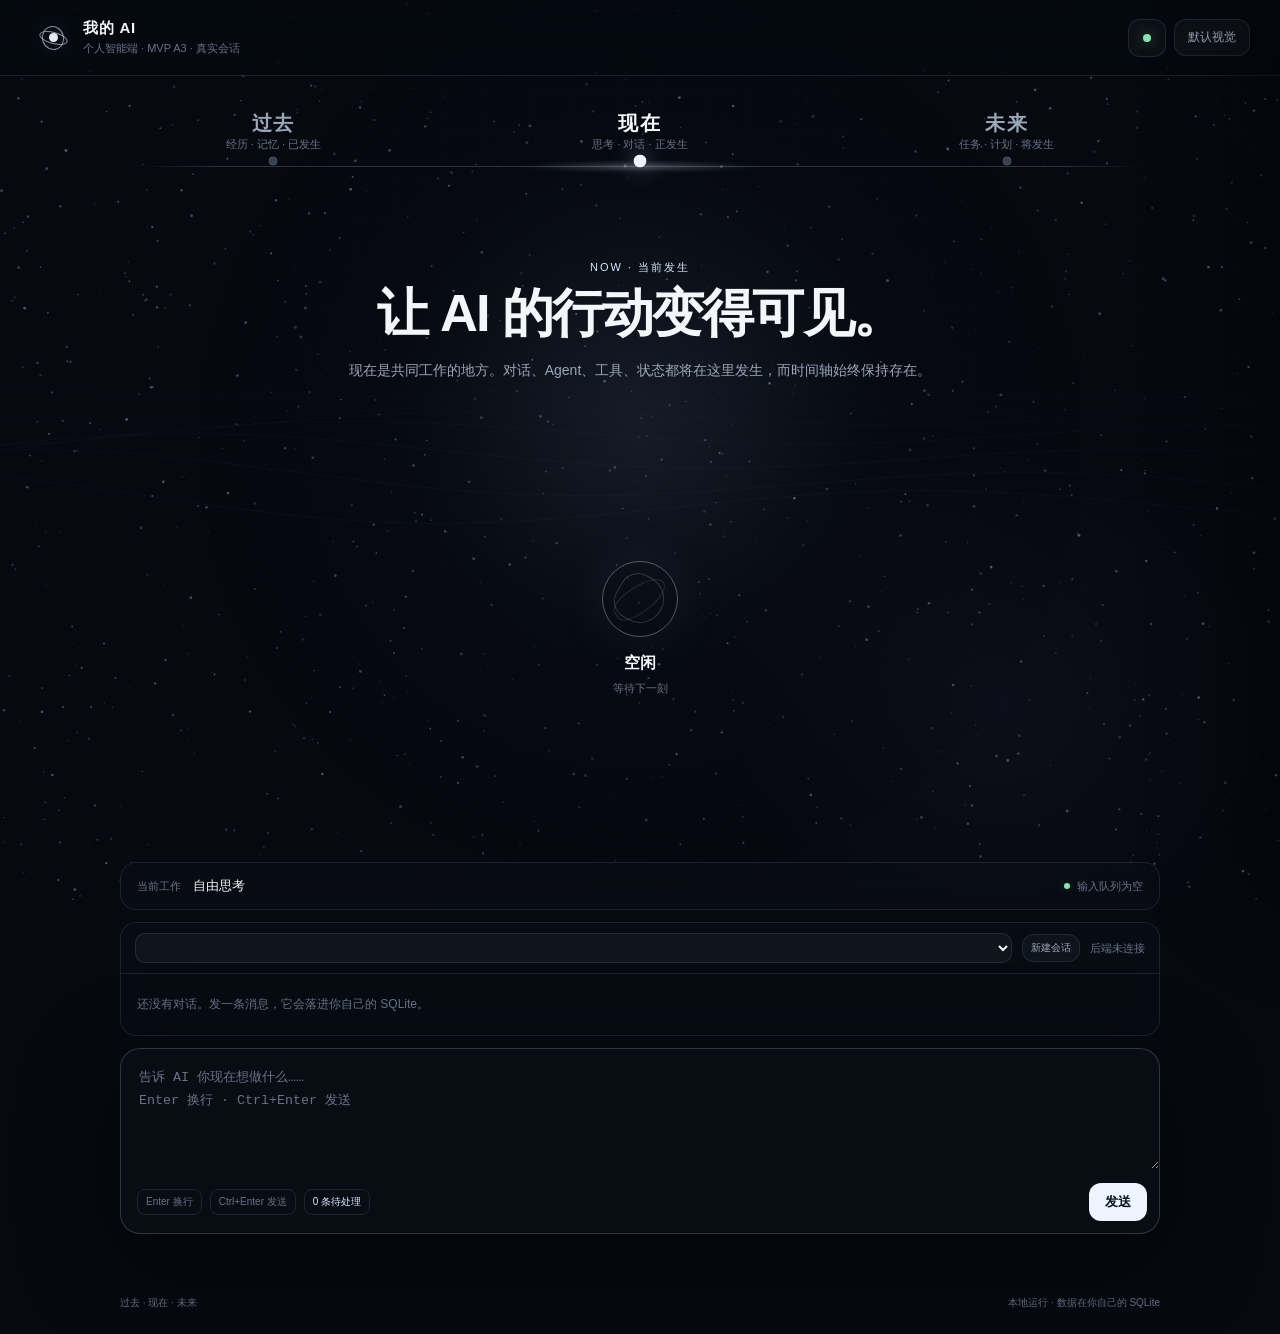
==== personal_ai/web/index.html @ 30b220e7 "Personal AI: unified AI entry with provider-swappable architecture Zero-dependency Python backend (s" ====
<!doctype html>
<html lang="zh-CN">
<head>
  <meta charset="utf-8">
  <meta name="viewport" content="width=device-width, initial-scale=1">
  <title>我的 AI · Personal AI MVP</title>
  <meta name="description" content="Personal AI client prototype — past, present, future.">
  <link rel="stylesheet" href="style.css">
</head>
<body data-mode="now">
  <canvas id="particleCanvas" aria-hidden="true"></canvas>

  <main class="app-shell">
    <header class="topbar">
      <div class="brand">
        <div class="brand-mark" aria-hidden="true">
          <span></span><span></span><span></span>
        </div>
        <div>
          <div class="brand-title">我的 AI</div>
          <div class="brand-subtitle">个人智能端 · MVP A3 · 真实会话</div>
        </div>
      </div>

      <div class="topbar-actions">
        <button class="icon-button" id="statusButton" title="系统状态" aria-label="打开系统状态">
          <span class="status-dot" id="statusDot"></span>
        </button>
        <button class="text-button" id="themeButton">默认视觉</button>
      </div>
    </header>

    <section class="time-axis" aria-label="时间轴">
      <div class="axis-line" aria-hidden="true">
        <div class="axis-glow"></div>
      </div>

      <button class="time-node past" data-focus="past">
        <span class="time-dot"></span>
        <span class="time-label">过去</span>
        <span class="time-desc">经历 · 记忆 · 已发生</span>
      </button>

      <button class="time-node now active" data-focus="now">
        <span class="time-dot"></span>
        <span class="time-label">现在</span>
        <span class="time-desc">思考 · 对话 · 正发生</span>
      </button>

      <button class="time-node future" data-focus="future">
        <span class="time-dot"></span>
        <span class="time-label">未来</span>
        <span class="time-desc">任务 · 计划 · 将发生</span>
      </button>
    </section>

    <section class="workspace">
      <div class="workspace-copy">
        <div class="eyebrow" id="stateEyebrow">NOW · 当前发生</div>
        <h1 id="mainTitle">让 AI 的行动变得可见。</h1>
        <p id="mainDescription">
          这是个人端的第一块地基。时间轴始终存在，能力以后从侧面进入；今天先让界面本身拥有连续的状态与呼吸。
        </p>
      </div>

      <div class="visual-stage" id="visualStage">
        <div class="visual-center">
          <div class="state-symbol" id="stateSymbol"></div>
          <div class="visual-state" id="visualState">空闲</div>
          <div class="visual-hint" id="visualHint">等待下一刻</div>
        </div>
      </div>

      <div class="conversation-strip">
        <div class="conversation-meta">
          <span class="meta-label">当前工作</span>
          <span class="meta-value" id="workValue">自由思考</span>
        </div>
        <div class="conversation-state">
          <span class="mini-dot"></span>
          <span id="queueText">输入队列为空</span>
        </div>
      </div>

      <div class="chat-panel" id="chatPanel">
        <div class="chat-head">
          <select id="sessionSelect" class="session-select" aria-label="选择会话"></select>
          <button class="subtle-button" id="newSessionButton">新建会话</button>
          <span class="chat-chain" id="chatChain">来源 —</span>
        </div>
        <div class="chat-log" id="chatLog">
          <div class="chat-empty">还没有对话。发一条消息，它会落进你自己的 SQLite。</div>
        </div>
      </div>

      <div class="chat-panel" id="futurePanel" hidden>
        <div class="chat-head">
          <input id="taskInput" class="session-select" placeholder="要做什么？写完按回车" aria-label="新任务">
          <span class="chat-chain" id="taskCount">0 条</span>
        </div>
        <div class="chat-log" id="taskList">
          <div class="chat-empty">还没有任务。加一条，它就属于「未来」。</div>
        </div>
      </div>

      <div class="composer">
        <textarea
          id="messageInput"
          rows="3"
          autocomplete="off"
          spellcheck="false"
          placeholder="告诉 AI 你现在想做什么……&#10;Enter 换行 · Ctrl+Enter 发送"
          aria-label="消息输入框"
        ></textarea>

        <div class="composer-bottom">
          <div class="composer-left">
            <span class="shortcut-hint">Enter 换行</span>
            <span class="shortcut-hint">Ctrl+Enter 发送</span>
            <span class="queued-count" id="queuedCount">0 条待处理</span>
          </div>
          <button id="sendButton" class="send-button">发送</button>
        </div>
      </div>

      <div class="queue-panel" id="queuePanel" hidden>
        <div class="queue-header">
          <span>待处理输入</span>
          <button class="subtle-button" id="clearQueueButton">清空</button>
        </div>
        <div id="queueList" class="queue-list"></div>
      </div>
    </section>

    <aside class="system-panel" id="systemPanel" aria-hidden="true">
      <div class="panel-head">
        <div>
          <div class="panel-kicker">SYSTEM STATUS</div>
          <h2>系统状态</h2>
        </div>
        <button class="icon-button" id="closeStatusButton" aria-label="关闭系统状态">×</button>
      </div>

      <div class="status-grid">
        <div class="status-card">
          <span>当前状态</span>
          <strong id="panelState">空闲</strong>
        </div>
        <div class="status-card">
          <span>当前任务</span>
          <strong id="panelTask">自由思考</strong>
        </div>
        <div class="status-card">
          <span>Provider 适配层</span>
          <strong id="panelEngine">读取中</strong>
        </div>
        <div class="status-card">
          <span>调用链</span>
          <strong id="panelGateway">读取中</strong>
        </div>
        <div class="status-card">
          <span>提供商</span>
          <strong id="panelProvider">—</strong>
        </div>
        <div class="status-card">
          <span>模型</span>
          <strong id="panelModel">—</strong>
        </div>
        <div class="status-card">
          <span>历史落库</span>
          <strong id="panelUsage">—</strong>
        </div>
        <div class="status-card">
          <span>待发送消息</span>
          <strong id="panelQueue">0</strong>
        </div>
      </div>

      <div class="panel-note">
        以上数值来自后端真实状态（GET /api/health），不是模拟数据。
        Provider / Model 均可替换；历史存在本地 SQLite，换机器只需拷走一个 .db 文件。
      </div>
    </aside>

    <div class="panel-backdrop" id="panelBackdrop" hidden></div>

    <footer class="footer">
      <span>过去 · 现在 · 未来</span>
      <span>本地运行 · 数据在你自己的 SQLite</span>
    </footer>
  </main>

  <script src="app.js"></script>
</body>
</html>
---- personal_ai/web/style.css ----
:root {
  --bg: #060910;
  --surface: rgba(12, 17, 25, 0.74);
  --surface-strong: rgba(14, 19, 27, 0.95);
  --line: rgba(225, 236, 255, 0.10);
  --line-strong: rgba(225, 236, 255, 0.18);
  --text: #f3f6fb;
  --muted: #9ba6b7;
  --muted-2: #687387;
  --accent: #d9e7ff;
  --accent-soft: rgba(217, 231, 255, 0.12);
  --accent-strong: #edf4ff;
  --good: #8de2b3;
  --warm: #f1cf8a;
  --shadow: 0 28px 100px rgba(0,0,0,0.42);
}

* { box-sizing: border-box; }

html, body {
  margin: 0;
  min-height: 100%;
  background: var(--bg);
  color: var(--text);
  font-family: "Segoe UI", "Microsoft YaHei", "Noto Sans SC", sans-serif;
}

body {
  overflow-x: hidden;
}

#particleCanvas {
  position: fixed;
  inset: 0;
  width: 100vw;
  height: 100vh;
  z-index: 0;
  pointer-events: auto;
  background:
    radial-gradient(circle at 50% 44%, rgba(120, 145, 187, 0.075), transparent 30%),
    radial-gradient(circle at 78% 78%, rgba(122, 92, 165, 0.06), transparent 22%),
    var(--bg);
}

.app-shell {
  position: relative;
  z-index: 1;
  min-height: 100vh;
}

.app-shell::before {
  content: "";
  position: fixed;
  inset: 0;
  pointer-events: none;
  z-index: -1;
  background-image:
    linear-gradient(rgba(255,255,255,0.018) 1px, transparent 1px),
    linear-gradient(90deg, rgba(255,255,255,0.018) 1px, transparent 1px);
  background-size: 44px 44px;
  mask-image: linear-gradient(to bottom, rgba(0,0,0,0.6), transparent 95%);
}

.topbar {
  position: sticky;
  top: 0;
  z-index: 12;
  height: 76px;
  display: flex;
  align-items: center;
  justify-content: space-between;
  padding: 0 30px 0 36px;
  border-bottom: 1px solid var(--line);
  background: rgba(6,9,16,0.46);
  backdrop-filter: blur(20px);
}

.brand {
  display: flex;
  gap: 13px;
  align-items: center;
}

.brand-mark {
  width: 34px;
  height: 34px;
  position: relative;
  display: grid;
  place-items: center;
}

.brand-mark span {
  position: absolute;
  display: block;
  border: 1px solid rgba(231, 242, 255, 0.58);
  border-radius: 50%;
  transform-origin: center;
}

.brand-mark span:nth-child(1) { width: 29px; height: 12px; transform: rotate(15deg); }
.brand-mark span:nth-child(2) { width: 24px; height: 22px; transform: rotate(72deg); }
.brand-mark span:nth-child(3) {
  width: 9px; height: 9px;
  background: rgba(240,247,255,0.95);
  border: 0;
  box-shadow: 0 0 24px rgba(190,220,255,0.48);
}

.brand-title { font-size: 15px; font-weight: 600; letter-spacing: 0.05em; }
.brand-subtitle { margin-top: 3px; color: var(--muted-2); font-size: 11px; }

.topbar-actions {
  display: flex;
  align-items: center;
  gap: 8px;
}

.icon-button, .text-button, .subtle-button {
  border: 1px solid var(--line);
  background: rgba(255,255,255,0.035);
  border-radius: 12px;
  cursor: pointer;
  transition: 180ms ease;
}

.icon-button:hover, .text-button:hover, .subtle-button:hover {
  border-color: var(--line-strong);
  background: rgba(255,255,255,0.065);
}

.icon-button {
  width: 38px;
  height: 38px;
  display: grid;
  place-items: center;
}

.text-button {
  padding: 9px 13px;
  color: var(--muted);
  font-size: 12px;
}

.status-dot {
  width: 8px;
  height: 8px;
  border-radius: 50%;
  background: var(--good);
  box-shadow: 0 0 14px rgba(141,226,179,0.42);
}

.time-axis {
  position: relative;
  width: min(1100px, calc(100% - 48px));
  height: 146px;
  margin: 22px auto 0;
}

.axis-line {
  position: absolute;
  left: 4%;
  right: 4%;
  top: 68px;
  height: 1px;
  background: linear-gradient(90deg, transparent, var(--line-strong) 9%, var(--line-strong) 91%, transparent);
}

.axis-glow {
  position: absolute;
  left: 22%;
  right: 22%;
  top: -4px;
  height: 9px;
  border-radius: 99px;
  background: radial-gradient(ellipse at center, rgba(217,231,255,0.34), transparent 72%);
  filter: blur(2px);
}

.time-node {
  position: absolute;
  top: 0;
  width: 210px;
  height: 136px;
  transform: translateX(-50%);
  appearance: none;
  border: 0;
  background: transparent;
  cursor: pointer;
  color: var(--muted);
  text-align: center;
  transition: 220ms ease;
}

.time-node:hover,
.time-node.active {
  color: var(--text);
}

.time-node.past { left: 16.67%; }
.time-node.now { left: 50%; }
.time-node.future { left: 83.33%; }

.time-dot {
  position: absolute;
  left: 50%;
  top: 63px;
  width: 9px;
  height: 9px;
  transform: translate(-50%, -50%);
  border-radius: 50%;
  background: #354052;
  border: 1px solid rgba(255,255,255,0.10);
  transition: 220ms ease;
}

.time-node.active .time-dot {
  width: 13px;
  height: 13px;
  background: var(--accent-strong);
  box-shadow: 0 0 24px rgba(217,231,255,0.58);
}

.time-label {
  position: absolute;
  left: 0;
  right: 0;
  top: 12px;
  font-size: 20px;
  font-weight: 650;
  letter-spacing: 0.08em;
}

.time-desc {
  position: absolute;
  left: 0;
  right: 0;
  top: 39px;
  font-size: 11px;
  color: var(--muted-2);
}

.workspace {
  width: min(1040px, calc(100% - 44px));
  margin: 0 auto;
  padding: 16px 0 62px;
}

.workspace-copy {
  max-width: 760px;
  margin: 0 auto;
  text-align: center;
}

.eyebrow {
  margin-bottom: 10px;
  color: var(--accent);
  font-size: 11px;
  letter-spacing: 0.18em;
}

.workspace h1 {
  margin: 0;
  font-size: clamp(30px, 4.1vw, 54px);
  line-height: 1.08;
  letter-spacing: -0.035em;
}

.workspace-copy p {
  max-width: 720px;
  margin: 16px auto 0;
  color: var(--muted);
  font-size: 14px;
  line-height: 1.75;
}

.visual-stage {
  position: relative;
  width: 100%;
  height: clamp(420px, 52vh, 600px);
  margin: 12px auto 0;
}

.visual-center {
  position: absolute;
  inset: 0;
  display: grid;
  place-content: center;
  text-align: center;
  pointer-events: none;
}

.state-symbol {
  width: 76px;
  height: 76px;
  margin: 0 auto 16px;
  border: 1px solid rgba(231,241,255,0.33);
  border-radius: 50%;
  position: relative;
  animation: breathe 3.8s ease-in-out infinite;
  box-shadow: 0 0 55px rgba(185,215,255,0.08);
}

.state-symbol::before,
.state-symbol::after {
  content: "";
  position: absolute;
  inset: 13px;
  border: 1px solid rgba(231,241,255,0.18);
  border-radius: 44% 56% 57% 43%;
  transform: rotate(30deg);
}

.state-symbol::after {
  inset: 24px 8px;
  transform: rotate(-35deg);
  opacity: 0.72;
}

@keyframes breathe {
  0%, 100% { transform: scale(0.96); opacity: 0.74; }
  50% { transform: scale(1.05); opacity: 1; }
}

.visual-state { font-size: 16px; font-weight: 600; }
.visual-hint { margin-top: 7px; color: var(--muted-2); font-size: 11px; }

.conversation-strip {
  display: flex;
  justify-content: space-between;
  align-items: center;
  gap: 20px;
  padding: 14px 16px;
  border: 1px solid var(--line);
  border-radius: 16px;
  background: rgba(10,15,22,0.50);
  backdrop-filter: blur(12px);
}

.conversation-meta {
  display: flex;
  align-items: baseline;
  gap: 12px;
}

.meta-label { color: var(--muted-2); font-size: 11px; }
.meta-value { font-size: 13px; }

.conversation-state {
  display: flex;
  align-items: center;
  gap: 7px;
  color: var(--muted-2);
  font-size: 11px;
}

.mini-dot {
  width: 6px;
  height: 6px;
  border-radius: 50%;
  background: var(--good);
  box-shadow: 0 0 10px rgba(141,226,179,0.28);
}

.composer {
  margin-top: 12px;
  border: 1px solid var(--line-strong);
  border-radius: 20px;
  background: rgba(10,15,22,0.72);
  backdrop-filter: blur(18px);
  box-shadow: var(--shadow);
  overflow: hidden;
}

#messageInput {
  width: 100%;
  min-height: 120px;
  padding: 18px 18px 8px;
  resize: vertical;
  border: 0;
  outline: 0;
  background: transparent;
  color: var(--text);
  line-height: 1.7;
}

#messageInput::placeholder { color: var(--muted-2); }

.composer-bottom {
  display: flex;
  justify-content: space-between;
  align-items: center;
  gap: 12px;
  padding: 10px 12px 12px 16px;
}

.composer-left {
  display: flex;
  align-items: center;
  flex-wrap: wrap;
  gap: 8px;
}

.shortcut-hint,
.queued-count {
  padding: 5px 8px;
  border: 1px solid var(--line);
  border-radius: 8px;
  color: var(--muted-2);
  font-size: 10px;
}

.queued-count { color: var(--accent); }

.send-button {
  padding: 10px 16px;
  border: 0;
  border-radius: 12px;
  color: #09111a;
  background: var(--accent-strong);
  font-weight: 700;
  cursor: pointer;
}

.queue-panel {
  margin-top: 12px;
  padding: 14px;
  border: 1px solid var(--line);
  border-radius: 16px;
  background: rgba(10,15,22,0.62);
  backdrop-filter: blur(12px);
}

.queue-header {
  display: flex;
  justify-content: space-between;
  align-items: center;
  margin-bottom: 10px;
  color: var(--muted);
  font-size: 12px;
}

.subtle-button {
  padding: 6px 8px;
  color: var(--muted);
  font-size: 10px;
}

.queue-list { display: grid; gap: 8px; }

.queue-item {
  padding: 10px 12px;
  border: 1px solid var(--line);
  border-radius: 10px;
  color: var(--muted);
  background: rgba(255,255,255,0.018);
  font-size: 12px;
  line-height: 1.55;
}

.system-panel {
  position: fixed;
  top: 0;
  right: 0;
  z-index: 30;
  width: min(400px, 92vw);
  height: 100vh;
  padding: 28px;
  overflow-y: auto;
  background: rgba(9,13,19,0.97);
  border-left: 1px solid var(--line);
  box-shadow: -30px 0 90px rgba(0,0,0,0.40);
  transform: translateX(100%);
  transition: transform 240ms ease;
}

.system-panel.open { transform: translateX(0); }

.panel-backdrop {
  position: fixed;
  inset: 0;
  z-index: 20;
  background: rgba(0,0,0,0.42);
  backdrop-filter: blur(3px);
}

.panel-head {
  display: flex;
  justify-content: space-between;
  align-items: flex-start;
  margin-bottom: 24px;
}

.panel-kicker { color: var(--muted-2); font-size: 10px; letter-spacing: 0.16em; }
.panel-head h2 { margin: 8px 0 0; font-size: 23px; }

.status-grid {
  display: grid;
  grid-template-columns: 1fr 1fr;
  gap: 10px;
}

.status-card {
  padding: 12px;
  border: 1px solid var(--line);
  border-radius: 12px;
  background: rgba(255,255,255,0.02);
}

.status-card span {
  display: block;
  margin-bottom: 7px;
  color: var(--muted-2);
  font-size: 10px;
}

.status-card strong {
  display: block;
  font-size: 12px;
  line-height: 1.45;
  word-break: break-word;
}

.panel-note {
  margin-top: 16px;
  padding: 14px;
  border-left: 2px solid rgba(217,231,255,0.35);
  color: var(--muted);
  background: rgba(255,255,255,0.018);
  font-size: 11px;
  line-height: 1.7;
}

.footer {
  width: min(1040px, calc(100% - 44px));
  margin: 0 auto;
  padding-bottom: 24px;
  display: flex;
  justify-content: space-between;
  color: var(--muted-2);
  font-size: 10px;
}

body[data-mode="past"] .axis-glow {
  left: 6%;
  right: 56%;
}

body[data-mode="now"] .axis-glow {
  left: 38%;
  right: 38%;
}

body[data-mode="future"] .axis-glow {
  left: 56%;
  right: 6%;
}

@media (max-width: 760px) {
  .topbar { padding: 0 16px; }
  .time-axis { width: calc(100% - 28px); }
  .time-node { width: 135px; }
  .time-label { font-size: 17px; }
  .time-desc { font-size: 9px; }
  .workspace { width: calc(100% - 22px); }
  .visual-stage { height: 390px; }
  .conversation-strip { flex-direction: column; align-items: flex-start; }
  .status-grid { grid-template-columns: 1fr; }
}

/* ============================================================
   A3 · 真实会话区（数据来自后端 /api/*，不再是模拟数据）
   ============================================================ */
.chat-panel {
  margin-top: 12px;
  border: 1px solid var(--line);
  border-radius: 16px;
  background: rgba(10, 15, 22, 0.55);
  backdrop-filter: blur(14px);
  overflow: hidden;
}

.chat-head {
  display: flex;
  align-items: center;
  gap: 10px;
  padding: 10px 14px;
  border-bottom: 1px solid var(--line);
}

.session-select {
  flex: 1 1 auto;
  min-width: 0;
  background: rgba(255, 255, 255, 0.04);
  color: var(--text);
  border: 1px solid var(--line);
  border-radius: 10px;
  padding: 6px 8px;
  font: inherit;
  font-size: 12px;
}

.chat-chain {
  font-size: 11px;
  color: var(--muted-2);
  white-space: nowrap;
}

.chat-log {
  max-height: 320px;
  overflow-y: auto;
  padding: 14px;
  display: flex;
  flex-direction: column;
  gap: 10px;
}

.chat-empty {
  font-size: 12px;
  color: var(--muted-2);
  padding: 8px 2px;
}

.chat-row { display: flex; flex-direction: column; gap: 4px; }
.chat-row.user { align-items: flex-end; }
.chat-row.assistant { align-items: flex-start; }
.chat-meta { font-size: 10px; color: var(--muted-2); padding: 0 4px; }

.chat-bubble {
  max-width: 78%;
  padding: 10px 13px;
  border-radius: 14px;
  font-size: 13px;
  line-height: 1.65;
  white-space: pre-wrap;
  word-break: break-word;
  border: 1px solid var(--line);
}

.chat-row.user .chat-bubble {
  background: var(--accent-soft);
  border-color: var(--line-strong);
}

.chat-row.assistant .chat-bubble {
  background: rgba(255, 255, 255, 0.035);
}

/* A4 · 未来区任务列表 */
.task-row {
  display: flex;
  align-items: center;
  justify-content: space-between;
  gap: 10px;
  padding: 9px 11px;
  border: 1px solid var(--line);
  border-radius: 12px;
  background: rgba(255, 255, 255, 0.035);
}

.task-row.doing { border-color: rgba(241, 207, 138, 0.45); }
.task-row.done  { opacity: 0.55; }
.task-row.done .task-title { text-decoration: line-through; }

.task-main { min-width: 0; flex: 1 1 auto; }
.task-title {
  font-size: 13px;
  line-height: 1.5;
  white-space: pre-wrap;
  word-break: break-word;
}
.task-meta { font-size: 10px; color: var(--muted-2); margin-top: 2px; }
.task-actions { display: flex; gap: 6px; flex: 0 0 auto; }

/* A5 · 流式气泡 */
.chat-bubble.streaming { border-color: rgba(217,231,255,0.35); }
.chat-bubble.streaming::after {
  content: "\270B";
  opacity: .45;
  margin-left: 2px;
  animation: pai-blink 1s steps(2) infinite;
}
@keyframes pai-blink { 0% { opacity:.45 } 100% { opacity:.05 } }
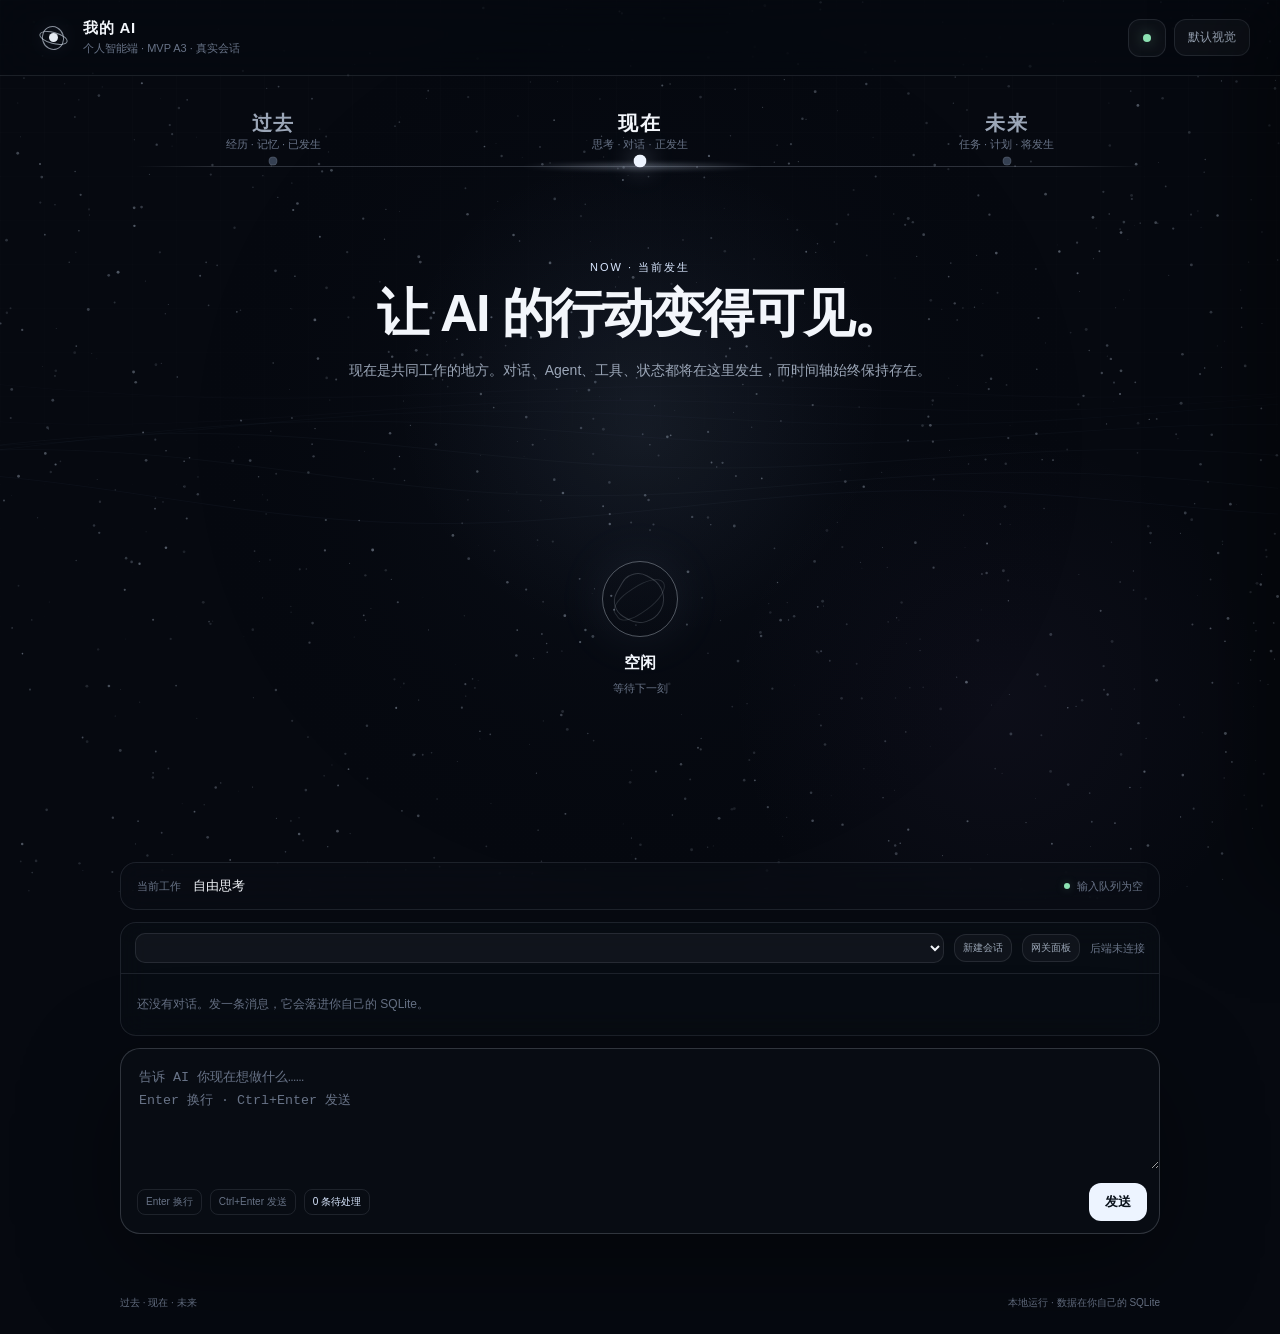
==== commit a466dd65: "Launcher: wait feedback + port guard + retry; UI: add gateway panel button" ====
--- a/personal_ai/web/index.html
+++ b/personal_ai/web/index.html
@@ -86,6 +86,7 @@
         <div class="chat-head">
           <select id="sessionSelect" class="session-select" aria-label="选择会话"></select>
           <button class="subtle-button" id="newSessionButton">新建会话</button>
+          <button class="subtle-button" id="gatewayButton" type="button">网关面板</button>
           <span class="chat-chain" id="chatChain">来源 —</span>
         </div>
         <div class="chat-log" id="chatLog">
